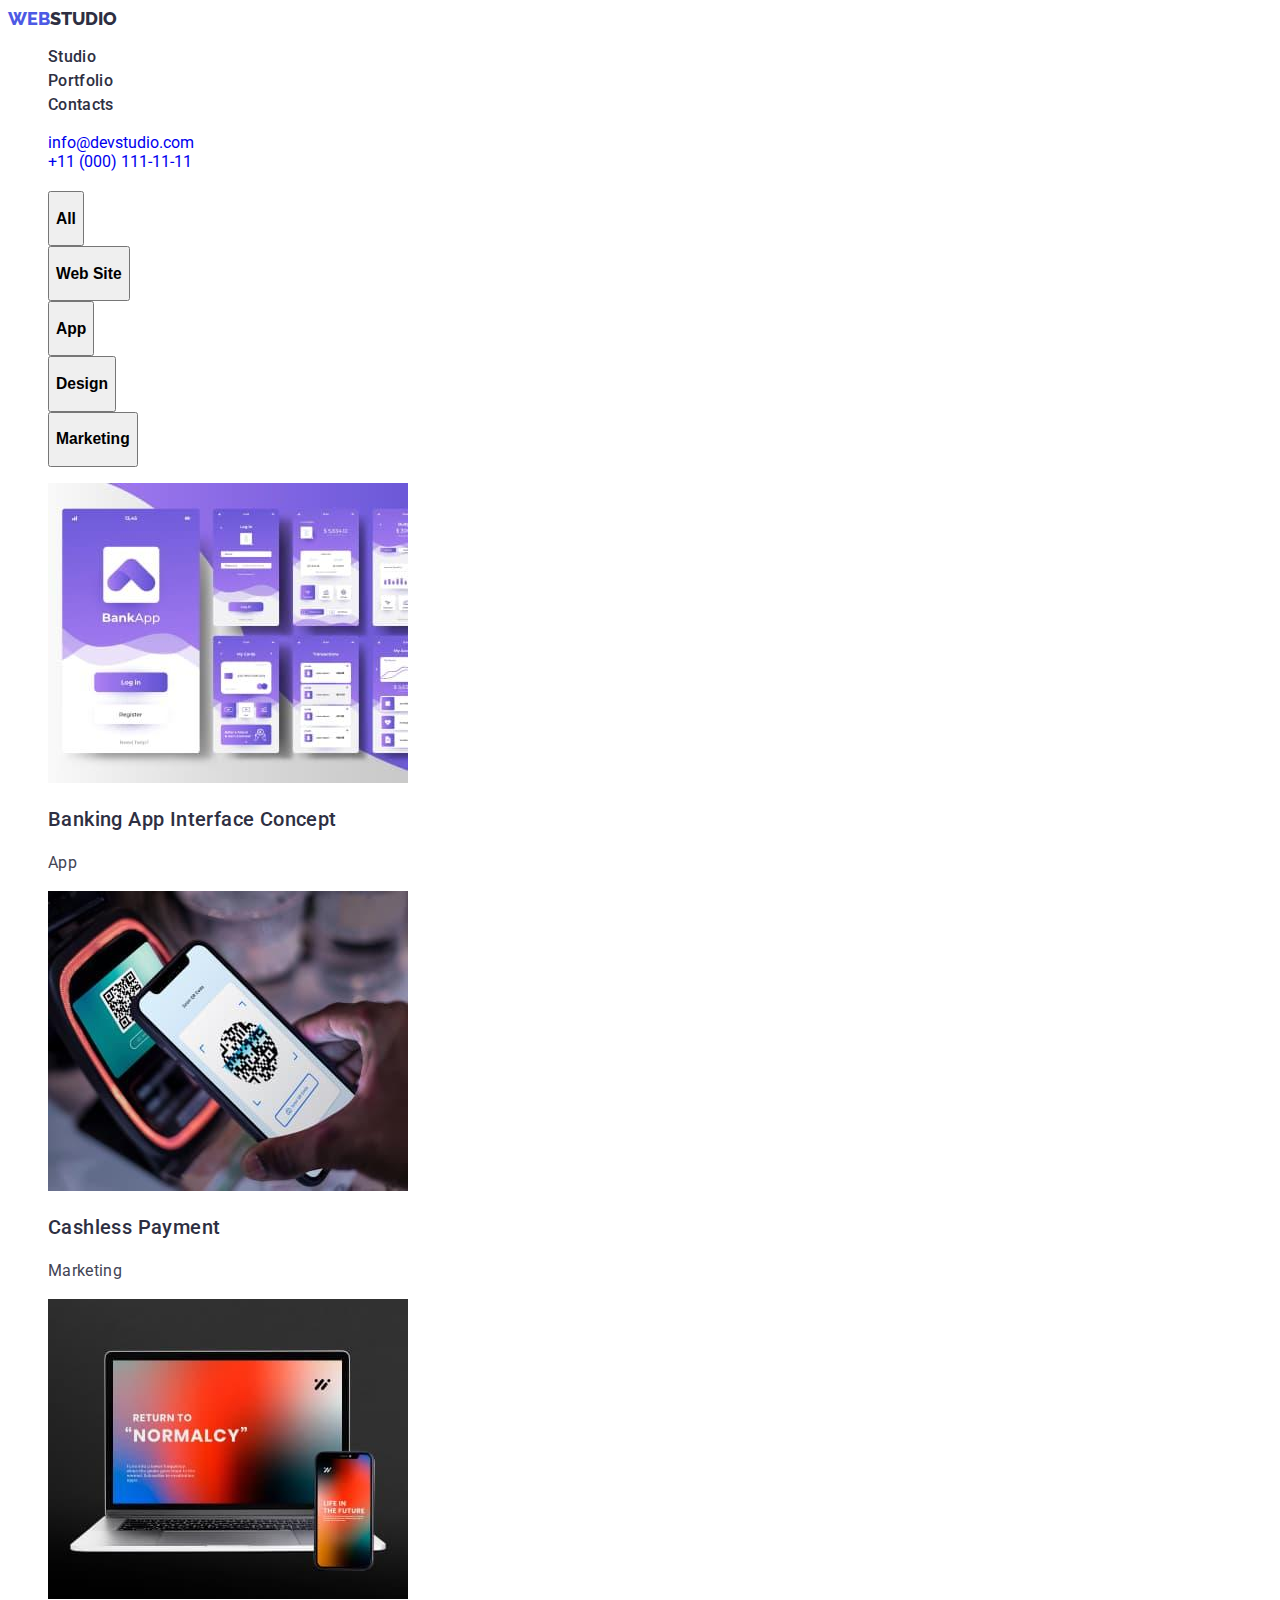
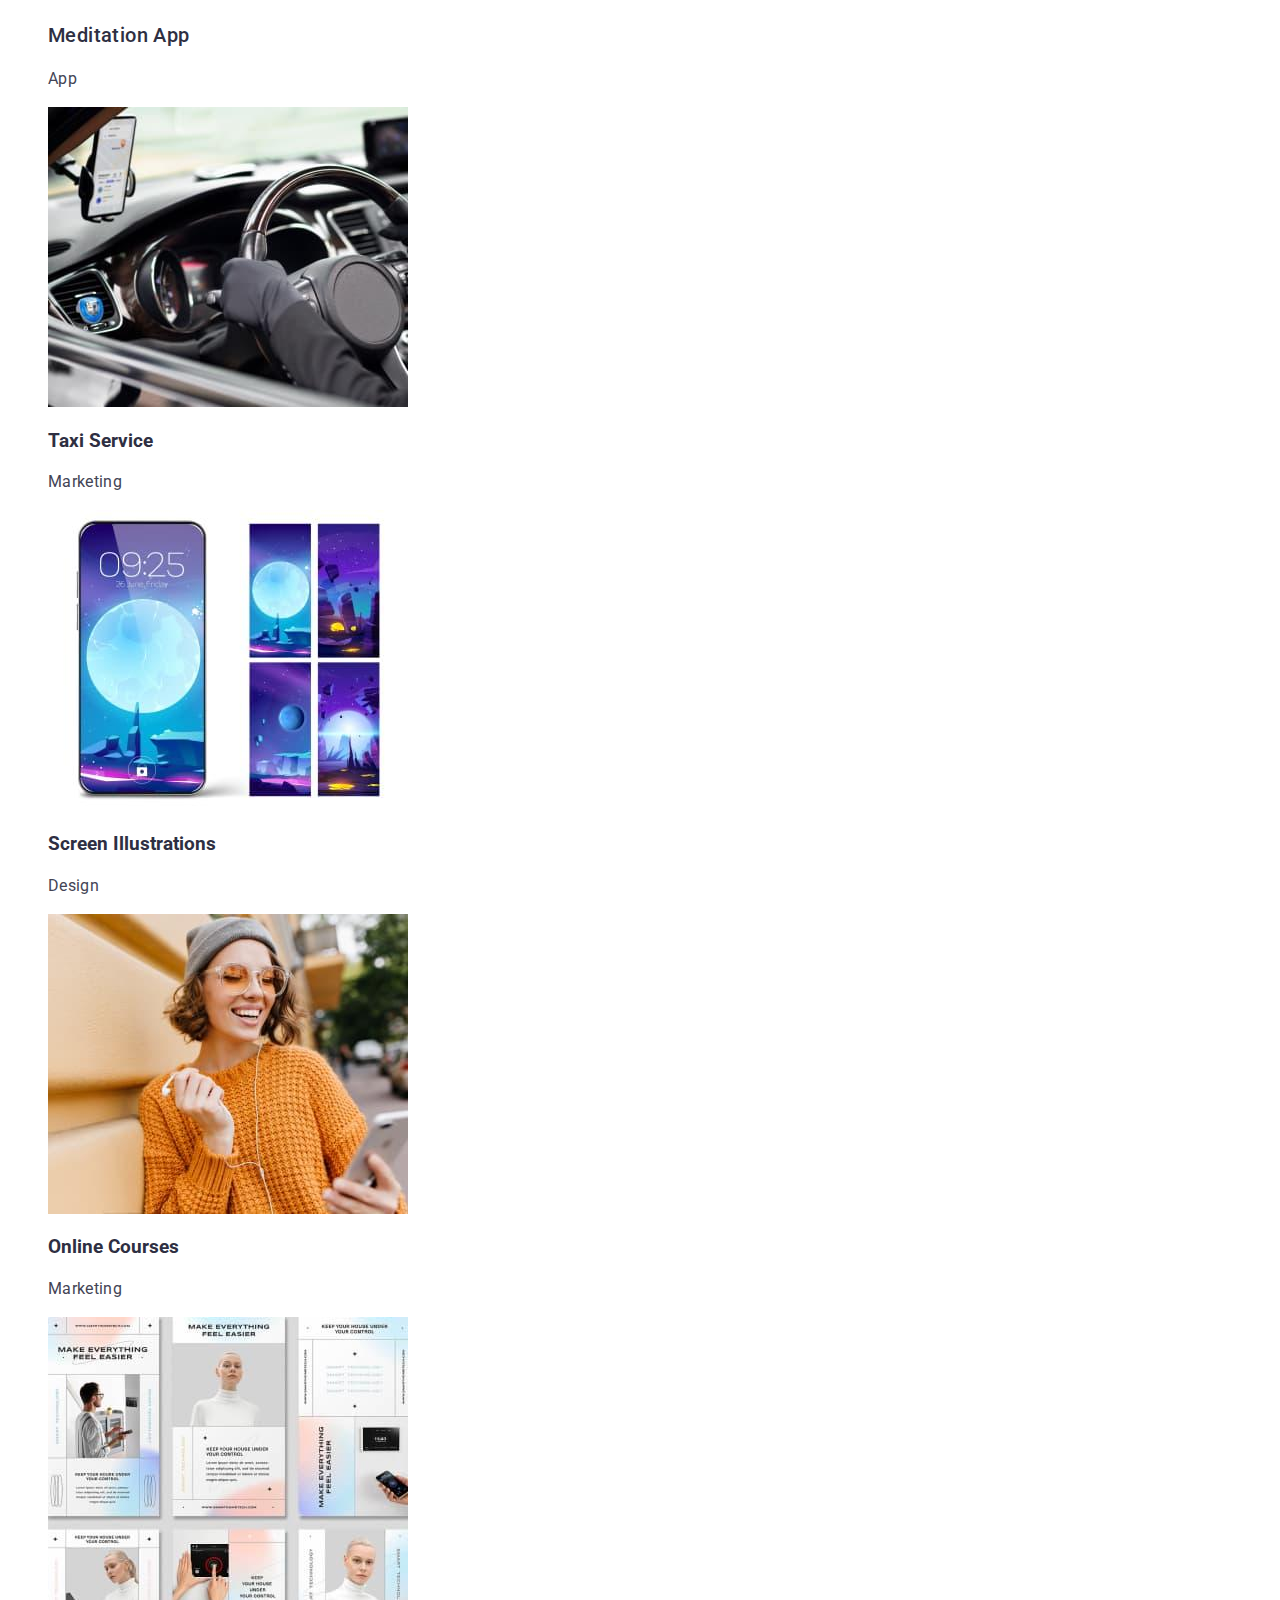
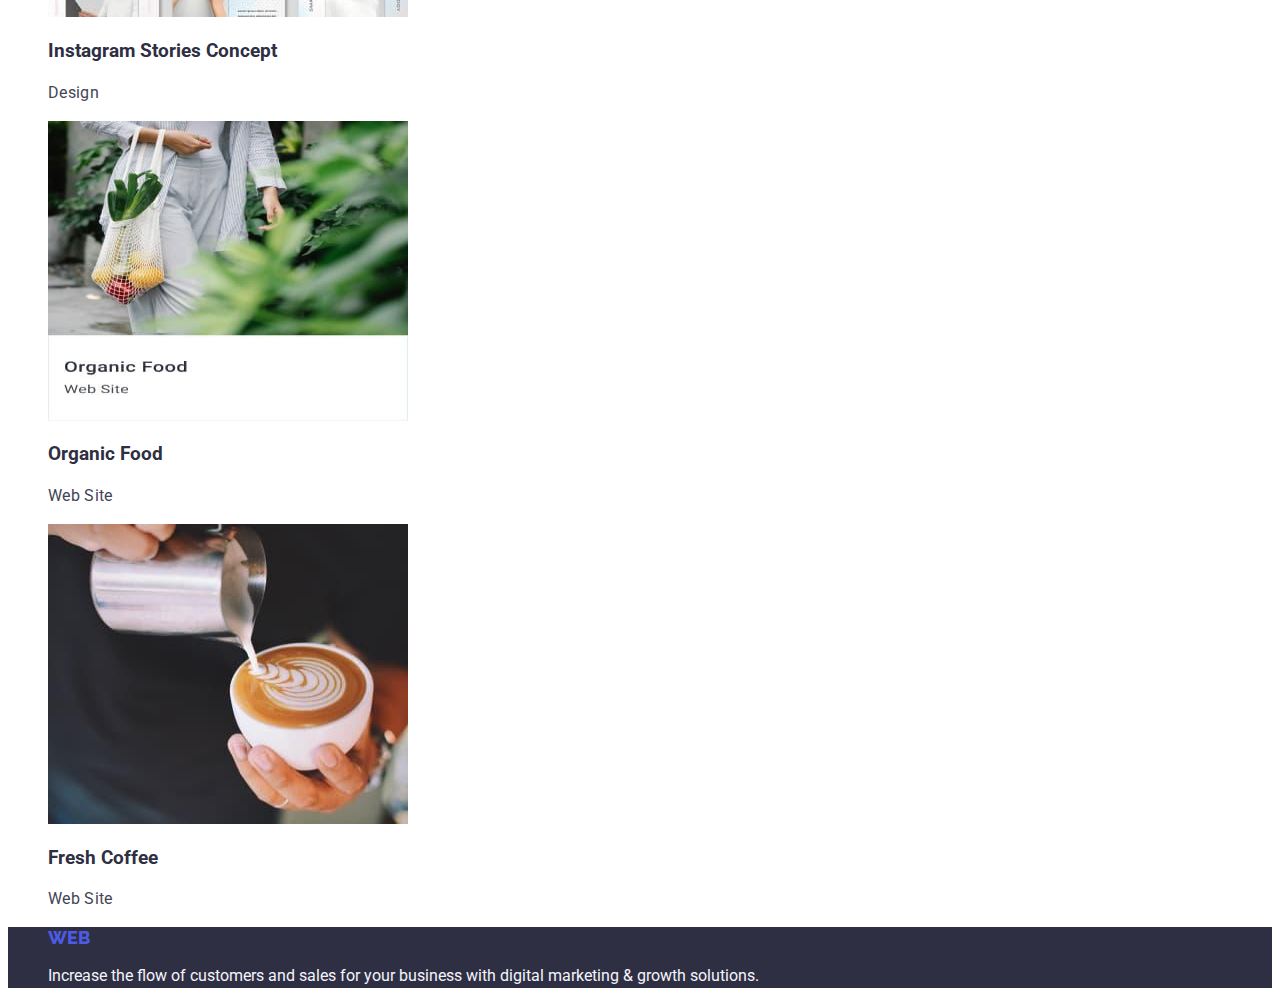
==== portfolio.html @ 5975da32 "First-try" ====
<!DOCTYPE html>
<html lang="en">
  <head>
    <meta charset="UTF-8" />
    <meta http-equiv="X-UA-Compatible" content="IE=edge" />
    <meta name="viewport" content="width=device-width, initial-scale=1.0" />
    <link rel="stylesheet" href="css/style.css" />
    <link rel="preconnect" href="https://fonts.gstatic.com">
    <link rel="preconnect" href="https://fonts.googleapis.com">
<link rel="preconnect" href="https://fonts.gstatic.com" crossorigin>
<link href="https://fonts.googleapis.com/css2?family=Raleway:wght@800&family=Roboto:wght@400;500;700&display=swap" 
rel="stylesheet">
    <title>Document</title>
  </head>
  <body class="body">


    <header class="top-line-header">
      <a class="logo" href="./index.html">WEB<span class="logo-second-word">STUDIO</span></a>

      <nav class="menu-navigation">
        <ul class="navigation-list">
          <li>
            <a class="nav-element" href="">Studio</a>
          </li>
          <li >
            <a class="nav-element" href="">Portfolio</a>
          </li>
          <li >
            <a class="nav-element" href="">Contacts</a>
          </li>
        </ul>
      </nav>

      <adress>
        <ul class="adress-info">
          <li class="mail">
            <a class="mail-a" href="mailto:info@devstudio.com">info@devstudio.com</a>
          </li>
          <li class="tel">
            <a class="tel-a" href="tel:+110001111111">+11 (000) 111-11-11</a>
          </li>
        </ul>
      </adress>
    </header>


    <main>
      <ul class="filter-menu">
      <h2 hidden"Filters"></h2>
        <li >
          <button class="filter-btn-active" type="button">
            <h3>All</h3>          
          </button>
        </li>
        <li >
          <button class="filter-btn-active" type="button">
            <h3 class="filter-btn">Web Site</h3>
          </button>
        </li>
        <li >
          <button class="filter-btn-active" type="button">
            <h3 class="filter-btn">App</h3>
          </button>
        </li>
        <li >
          <button class="filter-btn-active" type="button">
            <h3 class="filter-btn">Design</h3>
          </button>
        </li>
        <li >
          <button class="filter-btn-active" type="button">
            <h3 class="filter-btn">Marketing</h3>
          </button>
        </li>
      </ul>

      <ul class="row-first">
        <li>
            <img 
            src="images\banking-app-interface-concept (1).jpg"
            alt="Banking App Interface Concept"
            width="360"
            height="300"
             />
             <h3 class="row-first-tite" >Banking App Interface Concept</h3>
             <p class="row-first-text">App</p>
        </li>
        <li>
            <img 
            src="images\cashless-payment (1).jpg"
            alt="Cashless Payment"
            width-="360"
            height="300"/> 
            <h3 class="row-first-tite"> Cashless Payment</h3>
             <p class="row-first-text">Marketing</p>
        </li>
        <li>
            <img 
            src="images\meditation-app (1).jpg"
            alt="Meditation App"
            width-="360"
            height="300"/> 
            <h3 class="row-first-tite"> Meditation App</h3>
             <p class="row-first-text">App</p>
        </li>
      </ul>
      <ul class="row-second">
        <li>
            <img 
            src="images\taxi-service (1).jpg" 
            alt="taxi-service" 
            width="360" 
            height="300"
            /> 
            <h3 class="row-second-title">Taxi Service</h3>
            <p class="row-second-text">Marketing</p>
        </li>
        <li>
            <img 
            src="images\screen-illustration (1).jpg" 
            alt="screen-illustration" 
            width="360" 
            height="300"
            /> 
            <h3 class="row-second-title">Screen Illustrations</h3>
            <p class="row-second-text">Design</p>
        </li>
        <li>
            <img 
            src="images\online-courses (1).jpg" 
            alt="online-courses" 
            width="360" 
            height="300"/> 
            <h3 class="row-second-title">Online Courses</h3>
            <p class="row-second-text">Marketing</p>
        </li>

      </ul>
      <ul class="row-third">
        <li>
            <img 
            src="images\instagram-stories-concept (1).jpg" 
            alt="instagram-stories-concept" 
            width="360" 
            height="300"/>
            <h3 class="row-third-title">Instagram Stories Concept</h3>
            <p class="row-third-text">Design</p>            
        </li>
        <li>
            <img 
            src="images\organic-food (1).jpg" 
            alt="organic-food" 
            width="360" 
            height="300"/>
            <h3 class="row-third-title">Organic Food</h3>
            <p class="row-third-text">Web Site</p> 
        </li>
        <li>
            <img 
            src="images\fresh-coffee (1).jpg" 
            alt="fresh-coffee" 
            width="360" 
            height="300"/>
            <h3 class="row-third-title">Fresh Coffee</h3>
            <p class="row-third-text">Web Site</p> 
        </li>

      </ul>
    </main>

    
    <footer class="footer">
      <ul>
        <li>          
            <a class="logo" href="./index.html">WEB<span class="logo-second-word">STUDIO</span></a>
           <p class="footer-logo-text">
            Increase the flow of customers and sales for your business with
            digital marketing & growth solutions.
          </p>
        </a>
        </li>
        <li>
         
        </li>
      </ul>
    </footer>
  </body>
</html>
---- css/style.css ----
ul {
list-style: none;

}
a {
text-decoration: none;    
}
body {
color: #2E2F42;
font-family:'Roboto',sans-serif;
}

button {
    cursor: pointer;
}
.logo {
    width: 44px;
        height: 21px;
    font-family: 'Raleway';
        font-style: normal;
        font-weight: 800;
        font-size: 18px;
        line-height: 21px;
        color: #4D5AE5;
}
.nav-element {
    font-family: 'Roboto';
        font-style: normal;
        font-weight: 500;
        font-size: 16px;
        line-height: 24px;
        letter-spacing: 0.02em;        
            color: #2E2F42;
}
.logo-second-word {
    width: 71px;
        height: 21px;
    font-family: 'Raleway';
        font-style: normal;
        font-weight: 800;
        font-size: 18px;
        line-height: 21px;
        color: #2E2F42;
}
.mail:hover {
    color:#404BBF;
    
}
.tel:hover {
    color:#404BBF;
        
}
.mail-a:focus {
    color:#404BBF;  
}
.tel-a:focus {
    color:#404BBF;  
}


.filter-btn-active:hover  {
   background-color: #404BBF;
}
.filter-btn-active:focus {
    background-color: #404BBF;
}

.row-first-tite {
    font-family: 'Roboto';
        font-style: normal;
        font-weight: 500;
        font-size: 20px;
        line-height: 24px;
        letter-spacing: 0.02em;        
            color: #2E2F42;
}
.row-first-text {
    font-family: 'Roboto';
        font-style: normal;
        font-weight: 400;
        font-size: 16px;
        line-height: 24px;        
        letter-spacing: 0.02em;    
        color: #434455;
}
.row-second-tite{
    font-family: 'Roboto';
        font-style: normal;
        font-weight: 500;
        font-size: 20px;
        line-height: 24px;        
        letter-spacing: 0.02em;    
        color: #2E2F42;
}
.row-second-text{
font-family: 'Roboto';
    font-style: normal;
    font-weight: 400;
    font-size: 16px;
    line-height: 24px;    
    letter-spacing: 0.02em;
    color: #434455;
}
.rowthird-tite{    
        font-family: 'Roboto';
        font-style: normal;
        font-weight: 500;
        font-size: 20px;
        line-height: 24px;        
        letter-spacing: 0.02em;    
        color: #2E2F42;
}
.row-third-text{
    font-family: 'Roboto';
    font-style: normal;
    font-weight: 400;
    font-size: 16px;
    line-height: 24px;    
    letter-spacing: 0.02em;
    color: #434455;
}
.footer-logo-text{
    font-family: 'Roboto';
        font-style: normal;
        font-weight: 400;
        font-size: 16px;
        line-height: 24px;
       er-spacing: 0.02em;    
        color: #F4F4FD;
}
.footer {
    background: #2E2F42;
}
 .hero-image{
        width: 1440px;
        height: 600px; 
        background: #2E2F42;
 }
 .hero-image-title {
    font-family: 'Roboto';
        font-style: normal;
        font-weight: 700;
        font-size: 56px;
        line-height: 60px;    
        text-align: center;
        letter-spacing: 0.02em;    
        color: #FFFFFF;
 }
 .hero-image-button {
        width: 169px;
        height: 56px;          
        background: #4D5AE5;
 }
.hero-image-button-text{
    width: 105px;
        height: 24px;    
        font-family: 'Roboto';
        font-style: normal;
        font-weight: 500;
        font-size: 16px;
        line-height: 24px;        
        display: flex;
        align-items: center;
        letter-spacing: 0.04em;    
        color: #FFFFFF;
}
.first-section-title{
font-family: 'Roboto';
    font-style: normal;
    font-weight: 500;
    font-size: 20px;
    line-height: 24px;
    letter-spacing: 0.02em;
    color: #2E2F42;
}
.first-section-text {
font-family: 'Roboto';
    font-style: normal;
    font-weight: 400;
    font-size: 16px;
    line-height: 24px;
    letter-spacing: 0.02em;
    color: #434455;
}
.second-section-title{
    font-family: 'Roboto';
        font-style: normal;
        font-weight: 700;
        font-size: 36px;
        line-height: 40px;
        text-align: center;
        letter-spacing: 0.02em;
        text-transform: capitalize;
        color: #2E2F42;
}
.third-section-title{
    font-family: 'Roboto';
        font-style: normal;
        font-weight: 700;
        font-size: 36px;
        line-height: 40px;
        text-align: center;
        letter-spacing: 0.02em;
        text-transform: capitalize;
        color: #2E2F42;
}
.third-section-card-title{
font-family: 'Roboto';
    font-style: normal;
    font-weight: 500;
    font-size: 20px;
    line-height: 24px;
    text-align: center;
    letter-spacing: 0.02em;
    color: #2E2F42;
}
.third-section-card-text{
font-family: 'Roboto';
    font-style: normal;
    font-weight: 400;
    font-size: 16px;
    line-height: 24px;
    text-align: center;
    letter-spacing: 0.02em;
    color: #434455;
}
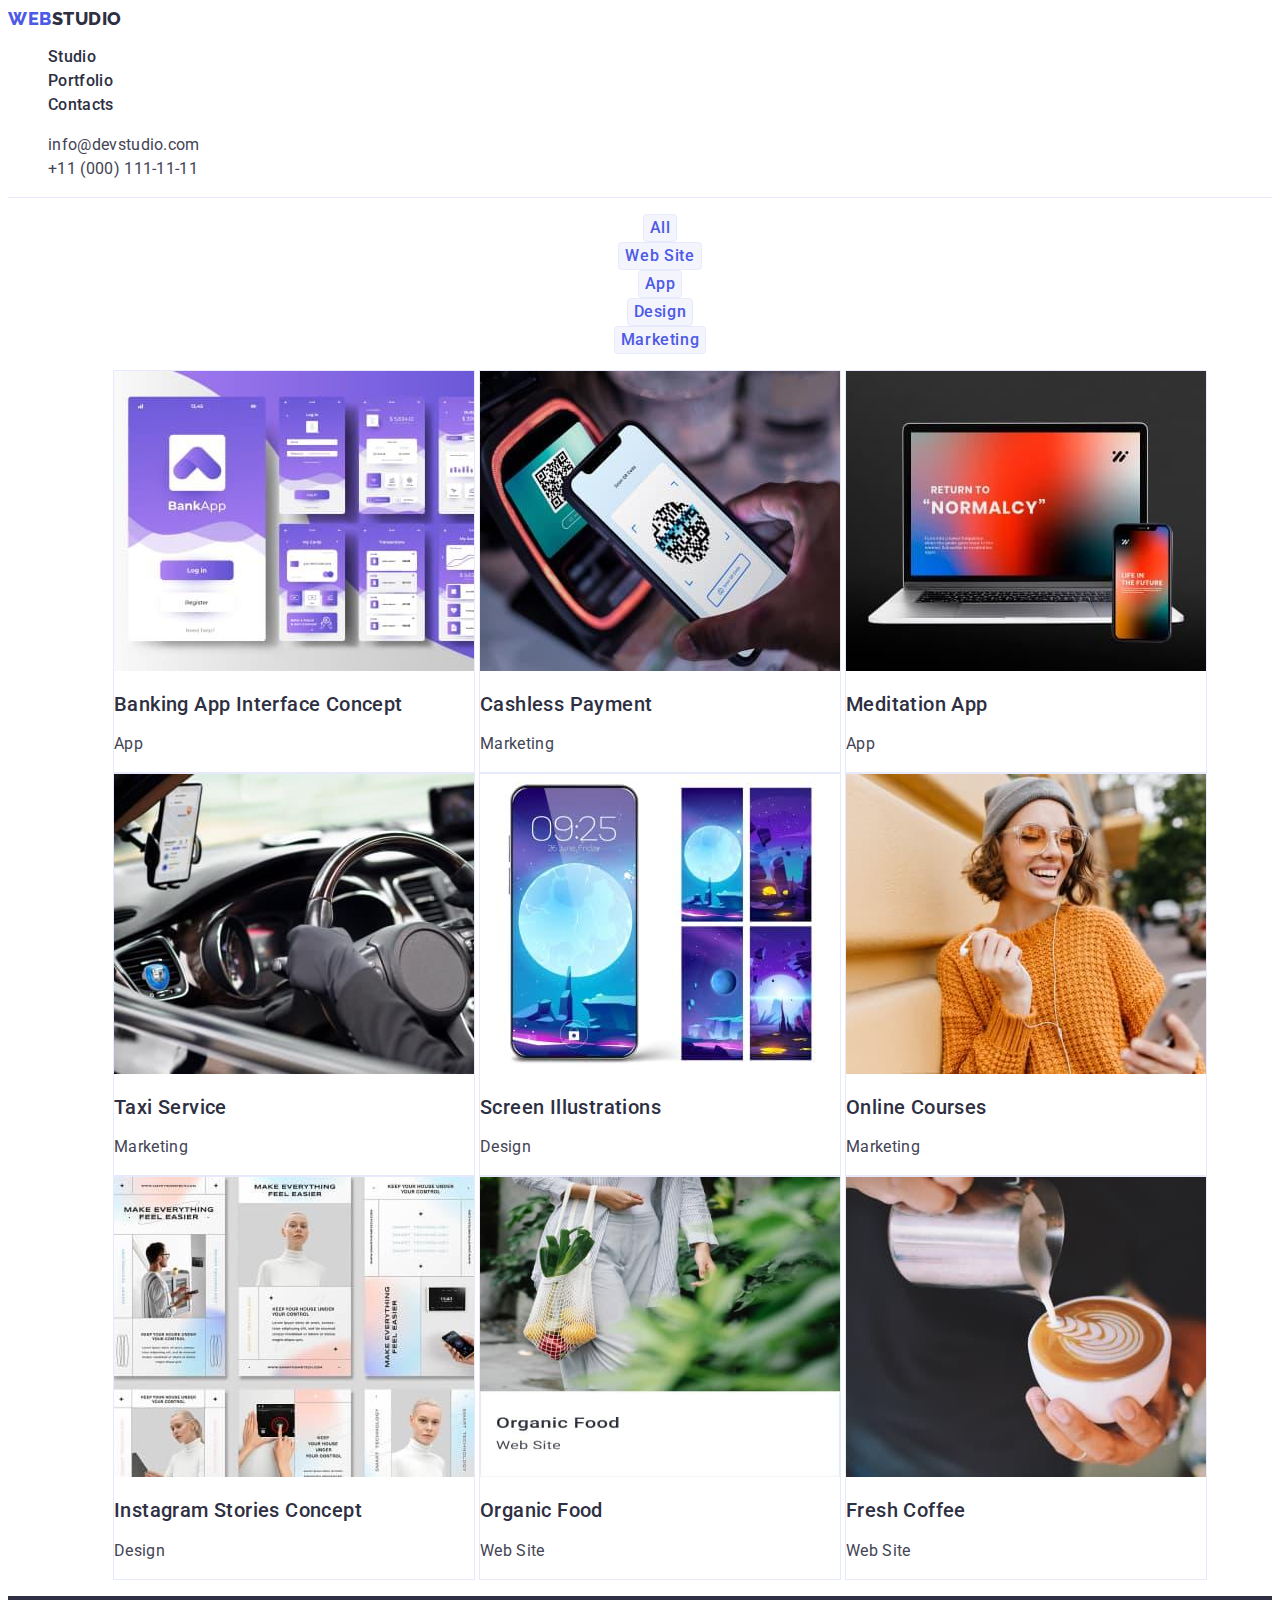
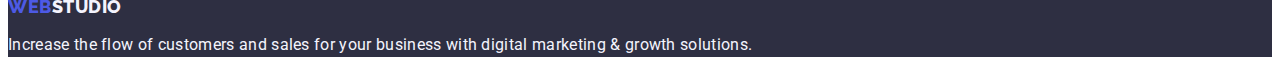
==== commit 65eb78a0: "second-version" ====
--- a/portfolio.html
+++ b/portfolio.html
@@ -4,186 +4,196 @@
     <meta charset="UTF-8" />
     <meta http-equiv="X-UA-Compatible" content="IE=edge" />
     <meta name="viewport" content="width=device-width, initial-scale=1.0" />
-    <link rel="stylesheet" href="css/style.css" />
-    <link rel="preconnect" href="https://fonts.gstatic.com">
-    <link rel="preconnect" href="https://fonts.googleapis.com">
-<link rel="preconnect" href="https://fonts.gstatic.com" crossorigin>
-<link href="https://fonts.googleapis.com/css2?family=Raleway:wght@800&family=Roboto:wght@400;500;700&display=swap" 
-rel="stylesheet">
-    <title>Document</title>
+    <link rel="preconnect" href="https://fonts.googleapis.com" />
+    <link rel="preconnect" href="https://fonts.gstatic.com" crossorigin />
+    <link
+      href="https://fonts.googleapis.com/css2?family=Raleway:wght@800&family=Roboto:wght@400;500;700&display=swap"
+      rel="stylesheet"
+    />
+
+    <link rel="stylesheet" href="./css/style.css" />
+    <title>Portfolio</title>
   </head>
-  <body class="body">
-
-
-    <header class="top-line-header">
-      <a class="logo" href="./index.html">WEB<span class="logo-second-word">STUDIO</span></a>
-
-      <nav class="menu-navigation">
-        <ul class="navigation-list">
+  <body>
+    <header class="header">
+      <nav class="navigation">
+        <a class="navigation-logo-web logo link" href="./index.html">
+          Web<span class="navigation-logo-studio">Studio</span>
+        </a>
+        <ul class="navigation-list list">
           <li>
-            <a class="nav-element" href="">Studio</a>
+            <a class="navigation-item link" href="./index.html">Studio</a>
           </li>
-          <li >
-            <a class="nav-element" href="">Portfolio</a>
+          <!-- current disable -->
+          <li>
+            <a class="navigation-item link" href="./portfolio.html"
+              >Portfolio</a
+            >
           </li>
-          <li >
-            <a class="nav-element" href="">Contacts</a>
+          <li>
+            <a class="navigation-item link" href="">Contacts</a>
           </li>
         </ul>
       </nav>
 
-      <adress>
-        <ul class="adress-info">
-          <li class="mail">
-            <a class="mail-a" href="mailto:info@devstudio.com">info@devstudio.com</a>
+      <address class="contact">
+        <ul class="contact-list list">
+          <li>
+            <a class="contact-item link" href="mailto:info@devstudio.com"
+              >info@devstudio.com</a
+            >
           </li>
-          <li class="tel">
-            <a class="tel-a" href="tel:+110001111111">+11 (000) 111-11-11</a>
+          <li>
+            <a class="contact-item link" href="tel:+110001111111"
+              >+11 (000) 111-11-11</a
+            >
           </li>
         </ul>
-      </adress>
+      </address>
     </header>
 
+    <main>
+      <section class="works">
+        <h1 hidden>Portfilio WebStudio</h1>
+        <ul class="works-filter-list list">
+          <li>
+            <!-- current disable -->
+            <button class="works-filter-button" type="button">All</button>
+          </li>
+          <li>
+            <button class="works-filter-button" type="button">Web Site</button>
+          </li>
+          <li>
+            <button class="works-filter-button" type="button">App</button>
+          </li>
+          <li>
+            <button class="works-filter-button" type="button">Design</button>
+          </li>
+          <li>
+            <button class="works-filter-button" type="button">Marketing</button>
+          </li>
+        </ul>
+        <ul class="works-list list">
+          <li>
+            <a class="link" href="">
+              <img
+                src="images\banking-app-interface-concept (1).jpg"
+                alt="mobile app"
+                width="360"
+                height="300"
+              />
+              <h2 class="works-subtitle">Banking App Interface Concept</h2>
+              <p class="works-text">App</p>
+            </a>
+          </li>
+          <li>
+            <a class="link" href="">
+              <img
+                src="images\cashless-payment (1).jpg"
+                alt="scan qr code"
+                width="360"
+                height="300"
+              />
+              <h2 class="works-subtitle">Cashless Payment</h2>
+              <p class="works-text">Marketing</p>
+            </a>
+          </li>
+          <li>
+            <a class="link" href="">
+              <img
+                src="images\meditation-app (1).jpg"
+                alt="laptop and mobile app"
+                width="360"
+                height="300"
+              />
+              <h2 class="works-subtitle">Meditation App</h2>
+              <p class="works-text">App</p>
+            </a>
+          </li>
+          <li>
+            <a class="link" href="">
+              <img
+                src="images\taxi-service (1).jpg"
+                alt="mobile app for taxi"
+                width="360"
+                height="300"
+              />
+              <h2 class="works-subtitle">Taxi Service</h2>
+              <p class="works-text">Marketing</p>
+            </a>
+          </li>
+          <li>
+            <a class="link" href="">
+              <img
+                src="images/screen-illustration (1).jpg"
+                alt="mobile home design"
+                width="360"
+                height="300"
+              />
+              <h2 class="works-subtitle">Screen Illustrations</h2>
+              <p class="works-text">Design</p>
+            </a>
+          </li>
+          <li>
+            <a class="link" href="">
+              <img
+                src="images\online-courses (1).jpg"
+                alt="woman in glasses"
+                width="360"
+                height="300"
+              />
+              <h2 class="works-subtitle">Online Courses</h2>
+              <p class="works-text">Marketing</p>
+            </a>
+          </li>
+          <li>
+            <a class="link" href="">
+              <img
+                src="images\instagram-stories-concept (1).jpg"
+                alt="site design"
+                width="360"
+                height="300"
+              />
+              <h2 class="works-subtitle">Instagram Stories Concept</h2>
+              <p class="works-text">Design</p>
+            </a>
+          </li>
+          <li>
+            <a class="link" href="">
+              <img
+                src="images\organic-food (1).jpg"
+                alt="buy food"
+                width="360"
+                height="300"
+              />
+              <h2 class="works-subtitle">Organic Food</h2>
+              <p class="works-text">Web Site</p>
+            </a>
+          </li>
+          <li>
+            <a class="link" href="">
+              <img
+                src="images\fresh-coffee (1).jpg"
+                alt="making coffee"
+                width="360"
+                height="300"
+              />
+              <h2 class="works-subtitle">Fresh Coffee</h2>
+              <p class="works-text">Web Site</p>
+            </a>
+          </li>
+        </ul>
+      </section>
+    </main>
+    <footer class="footer">
+      <a class="footer-logo-web logo link" href="./index.html">
+        Web<span class="footer-logo-studio-invert">Studio</span>
+      </a>
 
-    <main>
-      <ul class="filter-menu">
-      <h2 hidden"Filters"></h2>
-        <li >
-          <button class="filter-btn-active" type="button">
-            <h3>All</h3>          
-          </button>
-        </li>
-        <li >
-          <button class="filter-btn-active" type="button">
-            <h3 class="filter-btn">Web Site</h3>
-          </button>
-        </li>
-        <li >
-          <button class="filter-btn-active" type="button">
-            <h3 class="filter-btn">App</h3>
-          </button>
-        </li>
-        <li >
-          <button class="filter-btn-active" type="button">
-            <h3 class="filter-btn">Design</h3>
-          </button>
-        </li>
-        <li >
-          <button class="filter-btn-active" type="button">
-            <h3 class="filter-btn">Marketing</h3>
-          </button>
-        </li>
-      </ul>
-
-      <ul class="row-first">
-        <li>
-            <img 
-            src="images\banking-app-interface-concept (1).jpg"
-            alt="Banking App Interface Concept"
-            width="360"
-            height="300"
-             />
-             <h3 class="row-first-tite" >Banking App Interface Concept</h3>
-             <p class="row-first-text">App</p>
-        </li>
-        <li>
-            <img 
-            src="images\cashless-payment (1).jpg"
-            alt="Cashless Payment"
-            width-="360"
-            height="300"/> 
-            <h3 class="row-first-tite"> Cashless Payment</h3>
-             <p class="row-first-text">Marketing</p>
-        </li>
-        <li>
-            <img 
-            src="images\meditation-app (1).jpg"
-            alt="Meditation App"
-            width-="360"
-            height="300"/> 
-            <h3 class="row-first-tite"> Meditation App</h3>
-             <p class="row-first-text">App</p>
-        </li>
-      </ul>
-      <ul class="row-second">
-        <li>
-            <img 
-            src="images\taxi-service (1).jpg" 
-            alt="taxi-service" 
-            width="360" 
-            height="300"
-            /> 
-            <h3 class="row-second-title">Taxi Service</h3>
-            <p class="row-second-text">Marketing</p>
-        </li>
-        <li>
-            <img 
-            src="images\screen-illustration (1).jpg" 
-            alt="screen-illustration" 
-            width="360" 
-            height="300"
-            /> 
-            <h3 class="row-second-title">Screen Illustrations</h3>
-            <p class="row-second-text">Design</p>
-        </li>
-        <li>
-            <img 
-            src="images\online-courses (1).jpg" 
-            alt="online-courses" 
-            width="360" 
-            height="300"/> 
-            <h3 class="row-second-title">Online Courses</h3>
-            <p class="row-second-text">Marketing</p>
-        </li>
-
-      </ul>
-      <ul class="row-third">
-        <li>
-            <img 
-            src="images\instagram-stories-concept (1).jpg" 
-            alt="instagram-stories-concept" 
-            width="360" 
-            height="300"/>
-            <h3 class="row-third-title">Instagram Stories Concept</h3>
-            <p class="row-third-text">Design</p>            
-        </li>
-        <li>
-            <img 
-            src="images\organic-food (1).jpg" 
-            alt="organic-food" 
-            width="360" 
-            height="300"/>
-            <h3 class="row-third-title">Organic Food</h3>
-            <p class="row-third-text">Web Site</p> 
-        </li>
-        <li>
-            <img 
-            src="images\fresh-coffee (1).jpg" 
-            alt="fresh-coffee" 
-            width="360" 
-            height="300"/>
-            <h3 class="row-third-title">Fresh Coffee</h3>
-            <p class="row-third-text">Web Site</p> 
-        </li>
-
-      </ul>
-    </main>
-
-    
-    <footer class="footer">
-      <ul>
-        <li>          
-            <a class="logo" href="./index.html">WEB<span class="logo-second-word">STUDIO</span></a>
-           <p class="footer-logo-text">
-            Increase the flow of customers and sales for your business with
-            digital marketing & growth solutions.
-          </p>
-        </a>
-        </li>
-        <li>
-         
-        </li>
-      </ul>
+      <p class="footer-text">
+        Increase the flow of customers and sales for your business with digital
+        marketing & growth solutions.
+      </p>
     </footer>
   </body>
 </html>
--- a/css/style.css
+++ b/css/style.css
@@ -1,227 +1,282 @@
-ul {
-list-style: none;
-
-}
-a {
-text-decoration: none;    
-}
+:root {
+    --color-text-main: #2e2f42;
+    --color-text-secondary: #434455;
+    --color-text-hero-title: #ffffff;
+    --color-text-secondary-title: #2e2f42;
+
+    --color-text-logo-web: #4d5ae5;
+    --color-text-navigation-logo-studio: #2e2f42;
+    --color-text-footer: #f4f4fd;
+    --color-text-footer-logo-studio-invert: #f4f4fd;
+    --color-text-hero-button: #ffffff;
+    --color-text-filter-button-current: #ffffff;
+    --color-text-filter-button: #4d5ae5;
+    --color-text-filter-button-hover-focus: #ffffff;
+
+    --color-navigation-hover-focus: #404bbf;
+    --color-navigation-current: #404bbf;
+    --color-contact-hover-focus: #404bbf;
+    --color-filter-button-current: #404bbf;
+    --color-filter-button-hover-focus: #404bbf;
+
+    --color-border-bottom-header: #e7e9fc;
+    --color-border-specialization-item: #e7e9fc;
+    --color-border-filter-button: #e7e9fc;
+    --color-border-work-cards: #e7e9fc;
+
+    --color-background-body: #ffffff;
+
+    --color-background-hero: #2e2f42;
+    --color-background-button-order: #4d5ae5;
+    --color-background-button-order-hover-focus: #404bbf;
+    --color-background-team: #f4f4fd;
+    --color-background-team-item: #ffffff;
+    --color-background-footer: #2e2f42;
+    --color-background-filter-button: #f4f4fd;
+}
+
+.link {
+    text-decoration: none;
+}
+
+.list {
+    list-style: none;
+}
+
 body {
-color: #2E2F42;
-font-family:'Roboto',sans-serif;
-}
-
-button {
+    font-family: "Roboto", sans-serif;
+    font-weight: normal;
+    color: var(--color-text-secondary);
+    background: var(--color-background-body);
+}
+
+/* STUDIO */
+.header {
+    border-bottom: 1px solid var(--color-border-bottom-header);
+}
+
+/* navigation */
+
+.logo {
+    text-transform: uppercase;
+    font-family: "Raleway", sans-serif;
+    font-weight: 800;
+    font-size: 18px;
+    line-height: 1.17;
+    letter-spacing: 0.03em;
+}
+
+.navigation-logo-web,
+.footer-logo-web {
+    color: var(--color-text-logo-web);
+}
+
+.navigation-logo-studio {
+    color: var(--color-text-navigation-logo-studio);
+}
+
+.navigation-item {
+    font-weight: 500;
+    font-size: 16px;
+    line-height: 1.5;
+    letter-spacing: 0.02em;
+    color: var(--color-text-main);
+}
+
+
+.navigation-item:hover,
+.navigation-item:focus {
+    color: var(--color-navigation-hover-focus);
+}
+
+/* contact */
+.contact {
+    font-style: normal;
+}
+
+.contact-item {
+    font-size: 16px;
+    line-height: 1.5;
+    letter-spacing: 0.02em;
+    color: var(--color-text-secondary);
+}
+
+.contact-item:hover,
+.contact-item:focus {
+    color: var(--color-contact-hover-focus);
+}
+
+/* hero */
+
+.hero {
+    background: var(--color-background-hero);
+    text-align: center;
+}
+
+.hero-title {
+    font-weight: 700;
+    font-size: 56px;
+    line-height: 1.07;
+    letter-spacing: 0.02em;
+    color: var(--color-text-hero-title);
+}
+
+.hero-button {
+    font-family: "Roboto", sans-serif;
+    font-weight: 500;
+    font-size: 16px;
+    line-height: 1.5;
+    letter-spacing: 0.04em;
+    color: var(--color-text-hero-button);
+    background: var(--color-background-button-order);
+    box-shadow: 0px 4px 4px rgba(0, 0, 0, 0.15);
+    border-radius: 4px;
     cursor: pointer;
 }
-.logo {
-    width: 44px;
-        height: 21px;
-    font-family: 'Raleway';
-        font-style: normal;
-        font-weight: 800;
-        font-size: 18px;
-        line-height: 21px;
-        color: #4D5AE5;
-}
-.nav-element {
-    font-family: 'Roboto';
-        font-style: normal;
-        font-weight: 500;
-        font-size: 16px;
-        line-height: 24px;
-        letter-spacing: 0.02em;        
-            color: #2E2F42;
-}
-.logo-second-word {
-    width: 71px;
-        height: 21px;
-    font-family: 'Raleway';
-        font-style: normal;
-        font-weight: 800;
-        font-size: 18px;
-        line-height: 21px;
-        color: #2E2F42;
-}
-.mail:hover {
-    color:#404BBF;
-    
-}
-.tel:hover {
-    color:#404BBF;
-        
-}
-.mail-a:focus {
-    color:#404BBF;  
-}
-.tel-a:focus {
-    color:#404BBF;  
-}
-
-
-.filter-btn-active:hover  {
-   background-color: #404BBF;
-}
-.filter-btn-active:focus {
-    background-color: #404BBF;
-}
-
-.row-first-tite {
-    font-family: 'Roboto';
-        font-style: normal;
-        font-weight: 500;
-        font-size: 20px;
-        line-height: 24px;
-        letter-spacing: 0.02em;        
-            color: #2E2F42;
-}
-.row-first-text {
-    font-family: 'Roboto';
-        font-style: normal;
-        font-weight: 400;
-        font-size: 16px;
-        line-height: 24px;        
-        letter-spacing: 0.02em;    
-        color: #434455;
-}
-.row-second-tite{
-    font-family: 'Roboto';
-        font-style: normal;
-        font-weight: 500;
-        font-size: 20px;
-        line-height: 24px;        
-        letter-spacing: 0.02em;    
-        color: #2E2F42;
-}
-.row-second-text{
-font-family: 'Roboto';
-    font-style: normal;
-    font-weight: 400;
-    font-size: 16px;
-    line-height: 24px;    
-    letter-spacing: 0.02em;
-    color: #434455;
-}
-.rowthird-tite{    
-        font-family: 'Roboto';
-        font-style: normal;
-        font-weight: 500;
-        font-size: 20px;
-        line-height: 24px;        
-        letter-spacing: 0.02em;    
-        color: #2E2F42;
-}
-.row-third-text{
-    font-family: 'Roboto';
-    font-style: normal;
-    font-weight: 400;
-    font-size: 16px;
-    line-height: 24px;    
-    letter-spacing: 0.02em;
-    color: #434455;
-}
-.footer-logo-text{
-    font-family: 'Roboto';
-        font-style: normal;
-        font-weight: 400;
-        font-size: 16px;
-        line-height: 24px;
-       er-spacing: 0.02em;    
-        color: #F4F4FD;
-}
+
+.hero-button:hover,
+.hero-button:focus {
+    background: var(--color-background-button-order-hover-focus);
+}
+
+/* features */
+
+.features-subtitle {
+    font-weight: 500;
+    font-size: 20px;
+    line-height: 1.2;
+    letter-spacing: 0.02em;
+    color: var(--color-text-main);
+}
+
+.features-text {
+    font-size: 16px;
+    line-height: 1.5;
+    letter-spacing: 0.02em;
+}
+
+/* secondary-title */
+
+.secondary-title {
+    font-weight: 700;
+    font-size: 36px;
+    line-height: 1.11;
+    letter-spacing: 0.02em;
+    text-transform: capitalize;
+    color: var(--color-text-secondary-title);
+    text-align: center;
+}
+
+/* specialization */
+
+.specialization-list {
+    text-align: center;
+}
+
+.specialization-list li img {
+    border: 1px solid var(--color-border-specialization-item);
+    display: inline-block;
+}
+
+/* team */
+
+.team {
+    background: var(--color-background-team);
+    text-align: center;
+}
+
+.team-item {
+    background: var(--color-background-team-item);
+    display: inline-block;
+    box-shadow: 0px 1px 6px rgba(46, 47, 66, 0.08),
+        0px 1px 1px rgba(46, 47, 66, 0.16), 0px 2px 1px rgba(46, 47, 66, 0.08);
+    border-radius: 0px 0px 4px 4px;
+}
+
+.team-name {
+    font-weight: 500;
+    font-size: 20px;
+    line-height: 1.2;
+    letter-spacing: 0.02em;
+    color: var(--color-text-main);
+}
+
+.team-position {
+    font-size: 16px;
+    line-height: 1.5;
+    letter-spacing: 0.02em;
+}
+
+/* PORTFOLIO */
+
+/* filter-button */
+.works-filter-button {
+    font-family: "Roboto", sans-serif;
+    font-weight: 500;
+    font-size: 16px;
+    line-height: 1.5;
+    letter-spacing: 0.04em;
+    background: var(--color-background-filter-button);
+    border: 1px solid var(--color-border-filter-button);
+    color: var(--color-text-filter-button);
+    border-radius: 4px;
+    cursor: pointer;
+}
+
+/* .current-button {
+  background: var(--color-filter-button-current);
+  color: var(--color-text-filter-button-current);
+  box-shadow: 0px 3px 1px rgba(0, 0, 0, 0.1), 0px 2px 1px rgba(0, 0, 0, 0.08),
+    0px 2px 2px rgba(0, 0, 0, 0.12);
+  border: 1px solid var(--color-filter-button-current);
+} */
+.works-filter-button:hover,
+.works-filter-button:focus {
+    background: var(--color-filter-button-hover-focus);
+    color: var(--color-text-filter-button-hover-focus);
+    border: 1px solid var(--color-filter-button-hover-focus);
+    box-shadow: 0px 3px 1px rgba(0, 0, 0, 0.1), 0px 2px 1px rgba(0, 0, 0, 0.08),
+        0px 2px 2px rgba(0, 0, 0, 0.12);
+}
+
+/* works */
+.works {
+    text-align: center;
+}
+
+.works-list li {
+    border: 1px solid var(--color-border-work-cards);
+    display: inline-block;
+    text-align: left;
+}
+
+.works-subtitle {
+    font-weight: 500;
+    font-size: 20px;
+    line-height: 1.2;
+    letter-spacing: 0.02em;
+    color: var(--color-text-main);
+}
+
+.works-text {
+    font-size: 16px;
+    line-height: 1.5;
+    letter-spacing: 0.02em;
+    color: var(--color-text-secondary);
+}
+
+/* footer */
 .footer {
-    background: #2E2F42;
-}
- .hero-image{
-        width: 1440px;
-        height: 600px; 
-        background: #2E2F42;
- }
- .hero-image-title {
-    font-family: 'Roboto';
-        font-style: normal;
-        font-weight: 700;
-        font-size: 56px;
-        line-height: 60px;    
-        text-align: center;
-        letter-spacing: 0.02em;    
-        color: #FFFFFF;
- }
- .hero-image-button {
-        width: 169px;
-        height: 56px;          
-        background: #4D5AE5;
- }
-.hero-image-button-text{
-    width: 105px;
-        height: 24px;    
-        font-family: 'Roboto';
-        font-style: normal;
-        font-weight: 500;
-        font-size: 16px;
-        line-height: 24px;        
-        display: flex;
-        align-items: center;
-        letter-spacing: 0.04em;    
-        color: #FFFFFF;
-}
-.first-section-title{
-font-family: 'Roboto';
-    font-style: normal;
-    font-weight: 500;
-    font-size: 20px;
-    line-height: 24px;
-    letter-spacing: 0.02em;
-    color: #2E2F42;
-}
-.first-section-text {
-font-family: 'Roboto';
-    font-style: normal;
-    font-weight: 400;
-    font-size: 16px;
-    line-height: 24px;
-    letter-spacing: 0.02em;
-    color: #434455;
-}
-.second-section-title{
-    font-family: 'Roboto';
-        font-style: normal;
-        font-weight: 700;
-        font-size: 36px;
-        line-height: 40px;
-        text-align: center;
-        letter-spacing: 0.02em;
-        text-transform: capitalize;
-        color: #2E2F42;
-}
-.third-section-title{
-    font-family: 'Roboto';
-        font-style: normal;
-        font-weight: 700;
-        font-size: 36px;
-        line-height: 40px;
-        text-align: center;
-        letter-spacing: 0.02em;
-        text-transform: capitalize;
-        color: #2E2F42;
-}
-.third-section-card-title{
-font-family: 'Roboto';
-    font-style: normal;
-    font-weight: 500;
-    font-size: 20px;
-    line-height: 24px;
-    text-align: center;
-    letter-spacing: 0.02em;
-    color: #2E2F42;
-}
-.third-section-card-text{
-font-family: 'Roboto';
-    font-style: normal;
-    font-weight: 400;
-    font-size: 16px;
-    line-height: 24px;
-    text-align: center;
-    letter-spacing: 0.02em;
-    color: #434455;
-}
-   +    background: var(--color-background-footer);
+}
+
+.footer-logo-studio-invert {
+    color: var(--color-text-footer-logo-studio-invert);
+}
+
+.footer-text {
+    font-size: 16px;
+    line-height: 1.5;
+    letter-spacing: 0.02em;
+    color: var(--color-text-footer);
+}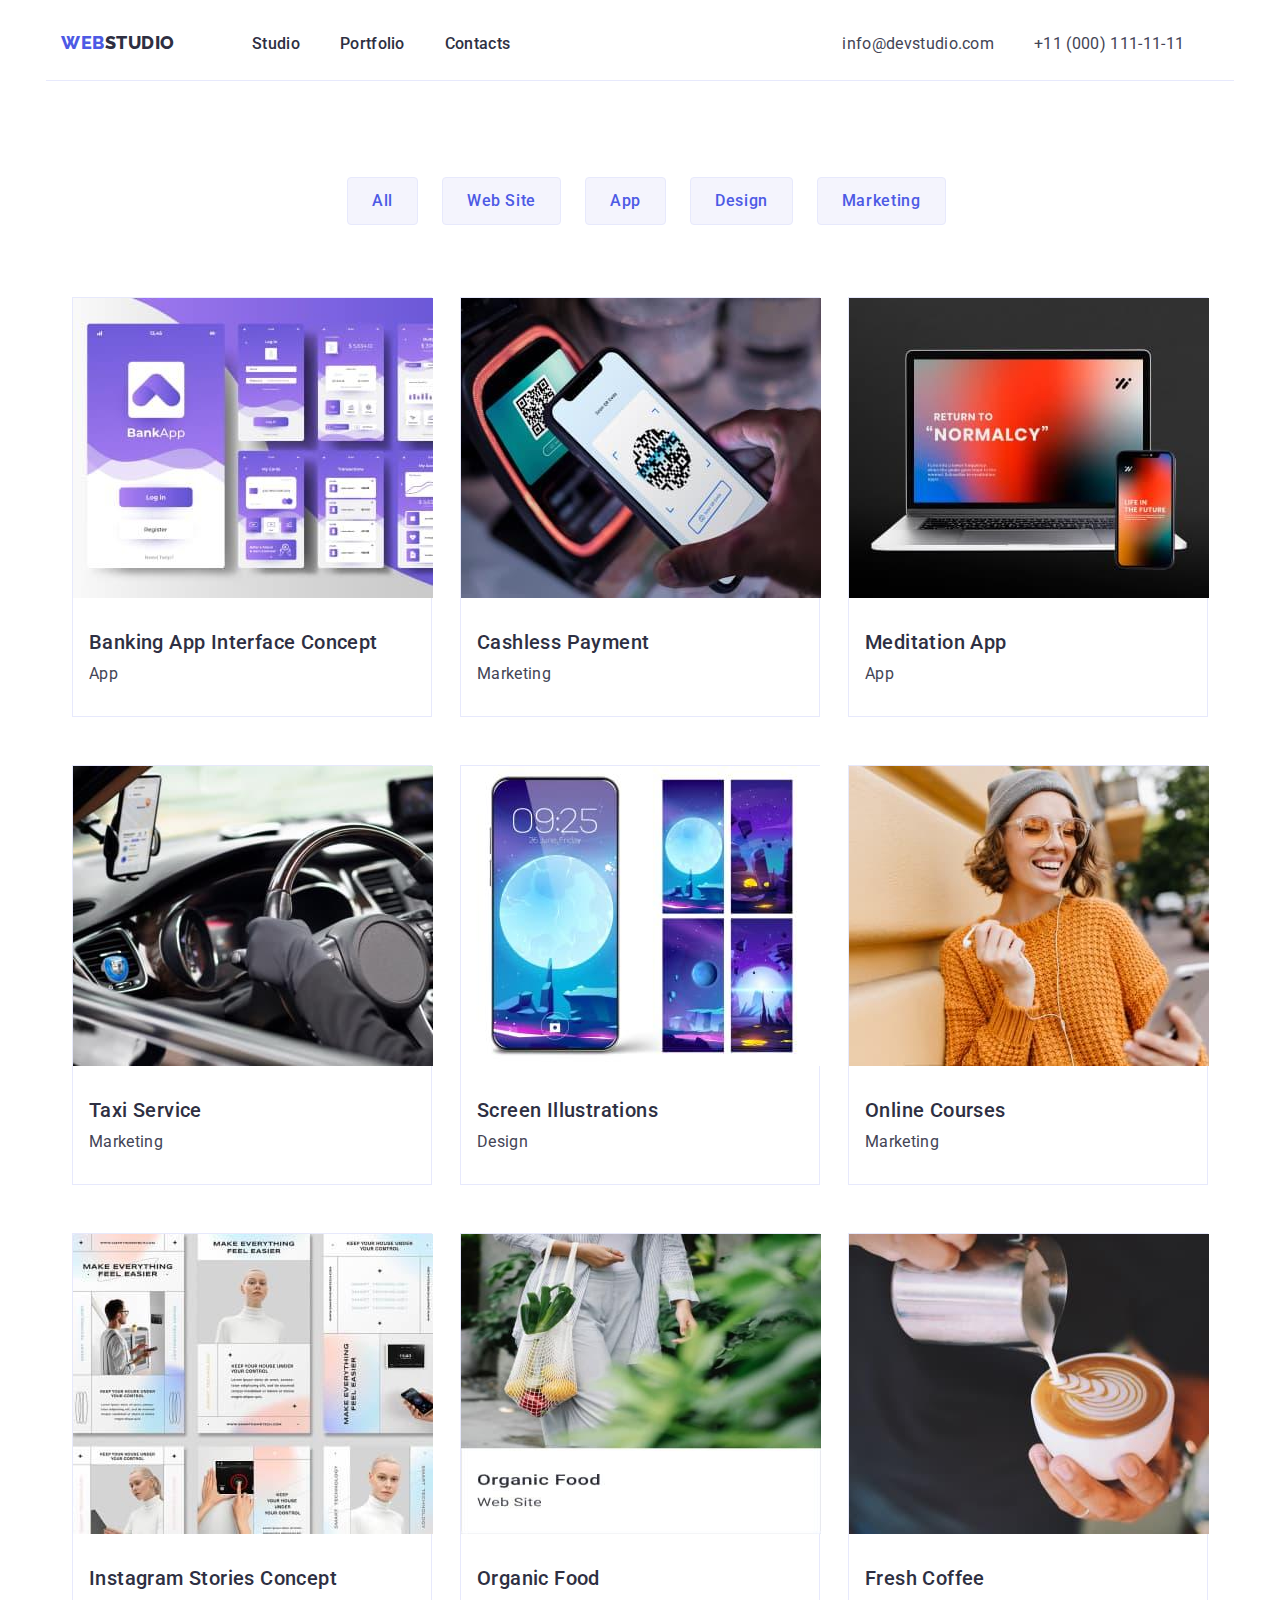
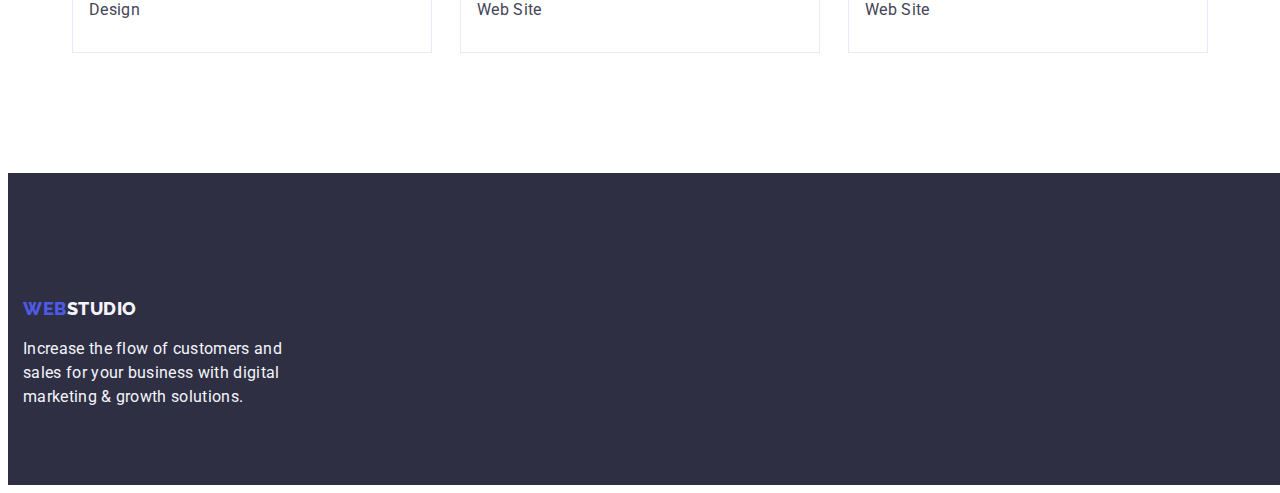
==== commit 37ac2c58: "finaly" ====
--- a/portfolio.html
+++ b/portfolio.html
@@ -15,36 +15,38 @@
     <title>Portfolio</title>
   </head>
   <body>
-    <header class="header">
+    <header class="header container">
       <nav class="navigation">
         <a class="navigation-logo-web logo link" href="./index.html">
           Web<span class="navigation-logo-studio">Studio</span>
         </a>
-        <ul class="navigation-list list">
-          <li>
-            <a class="navigation-item link" href="./index.html">Studio</a>
-          </li>
-          <!-- current disable -->
-          <li>
-            <a class="navigation-item link" href="./portfolio.html"
-              >Portfolio</a
-            >
-          </li>
-          <li>
-            <a class="navigation-item link" href="">Contacts</a>
-          </li>
-        </ul>
+        <div class="navigation-list-content">
+          <ul class="navigation-list list">
+            <li>
+              <a class="navigation-item link" href="./index.html">Studio</a>
+            </li>
+            <!-- current disable -->
+            <li>
+              <a class="navigation-item link" href="./portfolio.html"
+                >Portfolio</a
+              >
+            </li>
+            <li>
+              <a class="navigation-item link" href="">Contacts</a>
+            </li>
+          </ul>
+        </div>
       </nav>
 
       <address class="contact">
         <ul class="contact-list list">
           <li>
-            <a class="contact-item link" href="mailto:info@devstudio.com"
+            <a class="contact-item-mail link" href="mailto:info@devstudio.com"
               >info@devstudio.com</a
             >
           </li>
           <li>
-            <a class="contact-item link" href="tel:+110001111111"
+            <a class="contact-item-phone link" href="tel:+110001111111"
               >+11 (000) 111-11-11</a
             >
           </li>
@@ -53,147 +55,167 @@
     </header>
 
     <main>
-      <section class="works">
+      <section class="works container">
         <h1 hidden>Portfilio WebStudio</h1>
         <ul class="works-filter-list list">
-          <li>
+          <li class="works-button-item">
             <!-- current disable -->
             <button class="works-filter-button" type="button">All</button>
           </li>
-          <li>
+          <li class="works-button-item">
             <button class="works-filter-button" type="button">Web Site</button>
           </li>
-          <li>
+          <li class="works-button-item">
             <button class="works-filter-button" type="button">App</button>
           </li>
-          <li>
+          <li class="works-button-item">
             <button class="works-filter-button" type="button">Design</button>
           </li>
-          <li>
+          <li class="works-button-item">
             <button class="works-filter-button" type="button">Marketing</button>
           </li>
         </ul>
         <ul class="works-list list">
-          <li>
-            <a class="link" href="">
-              <img
-                src="images\banking-app-interface-concept (1).jpg"
+          <li class="work-item-first">
+            <a class="link" href="">
+              <img
+                src="./images/banking-app-interface-concept1.jpg"
                 alt="mobile app"
                 width="360"
                 height="300"
               />
+            </a>
+            <div class="work-div-subtitle-text">
               <h2 class="works-subtitle">Banking App Interface Concept</h2>
               <p class="works-text">App</p>
-            </a>
-          </li>
-          <li>
-            <a class="link" href="">
-              <img
-                src="images\cashless-payment (1).jpg"
+            </div>
+          </li>
+          <li class="work-item-second">
+            <a class="link" href="">
+              <img
+                src="./images/cashless-payment1.jpg"
                 alt="scan qr code"
                 width="360"
                 height="300"
               />
+            </a>
+            <div class="work-div-subtitle-text">
               <h2 class="works-subtitle">Cashless Payment</h2>
               <p class="works-text">Marketing</p>
-            </a>
-          </li>
-          <li>
-            <a class="link" href="">
-              <img
-                src="images\meditation-app (1).jpg"
+            </div>
+          </li>
+          <li class="work-item-third">
+            <a class="link" href="">
+              <img
+                src="./images/meditation-app1.jpg"
                 alt="laptop and mobile app"
                 width="360"
                 height="300"
               />
+            </a>
+            <div class="work-div-subtitle-text">
               <h2 class="works-subtitle">Meditation App</h2>
               <p class="works-text">App</p>
-            </a>
-          </li>
-          <li>
-            <a class="link" href="">
-              <img
-                src="images\taxi-service (1).jpg"
+            </div>
+          </li>
+          <li class="work-item-fourth">
+            <a class="link" href="">
+              <img
+                src="./images/taxi-service1.jpg"
                 alt="mobile app for taxi"
                 width="360"
                 height="300"
               />
+            </a>
+            <div class="work-div-subtitle-text">
               <h2 class="works-subtitle">Taxi Service</h2>
               <p class="works-text">Marketing</p>
-            </a>
-          </li>
-          <li>
-            <a class="link" href="">
-              <img
-                src="images/screen-illustration (1).jpg"
+            </div>
+          </li>
+          <li class="work-item-fifth">
+            <a class="link" href="">
+              <img
+                src="./images/screen-illustration1.jpg"
                 alt="mobile home design"
                 width="360"
                 height="300"
               />
+            </a>
+            <div class="work-div-subtitle-text">
               <h2 class="works-subtitle">Screen Illustrations</h2>
               <p class="works-text">Design</p>
-            </a>
-          </li>
-          <li>
-            <a class="link" href="">
-              <img
-                src="images\online-courses (1).jpg"
+            </div>
+          </li>
+          <li class="work-item-sixth">
+            <a class="link" href="">
+              <img
+                src="./images/online-courses1.jpg"
                 alt="woman in glasses"
                 width="360"
                 height="300"
               />
+            </a>
+            <div class="work-div-subtitle-text">
               <h2 class="works-subtitle">Online Courses</h2>
               <p class="works-text">Marketing</p>
-            </a>
-          </li>
-          <li>
-            <a class="link" href="">
-              <img
-                src="images\instagram-stories-concept (1).jpg"
+            </div>
+          </li>
+          <li class="work-item-seventh">
+            <a class="link" href="">
+              <img
+                src="./images/instagram-stories-concept1.jpg"
                 alt="site design"
                 width="360"
                 height="300"
               />
+            </a>
+            <div class="work-div-subtitle-text">
               <h2 class="works-subtitle">Instagram Stories Concept</h2>
               <p class="works-text">Design</p>
-            </a>
-          </li>
-          <li>
-            <a class="link" href="">
-              <img
-                src="images\organic-food (1).jpg"
+            </div>
+          </li>
+          <li class="work-item-eights">
+            <a class="link" href="">
+              <img
+                src="./images/organic-food1.jpg"
                 alt="buy food"
                 width="360"
                 height="300"
               />
+            </a>
+            <div class="work-div-subtitle-text">
               <h2 class="works-subtitle">Organic Food</h2>
               <p class="works-text">Web Site</p>
-            </a>
-          </li>
-          <li>
-            <a class="link" href="">
-              <img
-                src="images\fresh-coffee (1).jpg"
+            </div>
+          </li>
+          <li class="work-item-nineth">
+            <a class="link" href="">
+              <img
+                src="./images/fresh-coffee1.jpg"
                 alt="making coffee"
                 width="360"
                 height="300"
               />
+            </a>
+            <div class="work-div-subtitle-text">
               <h2 class="works-subtitle">Fresh Coffee</h2>
               <p class="works-text">Web Site</p>
-            </a>
+            </div>
           </li>
         </ul>
       </section>
     </main>
-    <footer class="footer">
-      <a class="footer-logo-web logo link" href="./index.html">
-        Web<span class="footer-logo-studio-invert">Studio</span>
-      </a>
-
-      <p class="footer-text">
-        Increase the flow of customers and sales for your business with digital
-        marketing & growth solutions.
-      </p>
+    <footer class="footer container">
+      <div class="footer-box-logo-text">
+        <a class="footer-logo-web logo link" href="./index.html">
+          Web<span class="footer-logo-studio-invert">Studio</span>
+        </a>
+
+        <p class="footer-text">
+          Increase the flow of customers and sales for your business with
+          digital marketing & growth solutions.
+        </p>
+      </div>
     </footer>
   </body>
 </html>
--- a/css/style.css
+++ b/css/style.css
@@ -25,18 +25,25 @@
     --color-border-work-cards: #e7e9fc;
 
     --color-background-body: #ffffff;
+    --color-team-item: #ffffff;
+    --color-contact-item-mail: ##434455;
 
     --color-background-hero: #2e2f42;
+    --color-team-title: #2e2f42;
+    --color-feature-text: #434455;
     --color-background-button-order: #4d5ae5;
     --color-background-button-order-hover-focus: #404bbf;
     --color-background-team: #f4f4fd;
     --color-background-team-item: #ffffff;
     --color-background-footer: #2e2f42;
     --color-background-filter-button: #f4f4fd;
+
+    --color-background-portfolio-items: #ffffff;
+    --color-backdround-portfolio-border: #E7E9FC;
 }
 
 .link {
-    text-decoration: none;
+    text-decoration: none;    
 }
 
 .list {
@@ -49,30 +56,92 @@
     color: var(--color-text-secondary);
     background: var(--color-background-body);
 }
+img {
+    display: block;
+}
+
+h1,
+h2,
+h3,
+h4 {
+    margin-top: 0;
+    margin-bottom: 0;
+}
+
+ul,
+ol {
+    margin-top: 0;
+    margin-bottom: 0;
+    padding-left: 0;
+}
+.container {
+    width:1158px;
+    margin-left:auto;
+    margin-right:auto;
+    padding-left: 15px;  
+    padding-right: 15px;
+}
 
 /* STUDIO */
 .header {
+    display:flex;
     border-bottom: 1px solid var(--color-border-bottom-header);
-}
+    
+        width: 1158px;
+        height: 72px;
+        left: 0px;
+        top: 0px;
+}
+
+.navigation {
+    display: flex;
+    margin-left: 0px;
+}
+
+
 
 /* navigation */
 
 .logo {
+    display: block;
+    width: 115px;
+    height: 24px;
+    margin-top: 24px;
+    margin-right: 76px;
+    margin-left: 0px;
     text-transform: uppercase;
     font-family: "Raleway", sans-serif;
     font-weight: 800;
     font-size: 18px;
     line-height: 1.17;
     letter-spacing: 0.03em;
+    
 }
 
 .navigation-logo-web,
 .footer-logo-web {
     color: var(--color-text-logo-web);
+    
 }
 
 .navigation-logo-studio {
     color: var(--color-text-navigation-logo-studio);
+    
+}
+
+
+.navigation-list {
+    display: flex;  
+    flex-direction: row;
+    align-items: flex-start;
+    padding: 0px;
+    gap: 40px;        
+}
+
+.navigation-list-content {
+    display:block;
+    margin-top: 24px;
+    margin-right: 332px;
 }
 
 .navigation-item {
@@ -90,38 +159,96 @@
 }
 
 /* contact */
-.contact {
+.contact {    
     font-style: normal;
 }
-
-.contact-item {
+.contact-list {
+    display: flex;     
+}
+
+.contact-item-mail,
+.contact-item-phone {
     font-size: 16px;
     line-height: 1.5;
     letter-spacing: 0.02em;
     color: var(--color-text-secondary);
 }
 
-.contact-item:hover,
-.contact-item:focus {
+.contact-item-mail:hover,
+.contact-item-mail:focus {
     color: var(--color-contact-hover-focus);
 }
+.contact-item-phone:hover,
+.contact-item-phone:focus {
+    color: var(--color-contact-hover-focus);
+}
+
+ .contact-item-phone {
+    display: block;   
+       margin-top: 24px;       
+       margin-right: 0px;
+        width: 151px;
+        height: 24px;
+    
+        font-family: 'Roboto';
+        font-style: normal;
+        font-weight: 400;
+        font-size: 16px;
+        line-height: 24px;        
+        letter-spacing: 0.02em;    
+        color: var(--color-text-secondary);        
+ }
+
+ .contact-item-mail{
+    display: block;
+    margin-top: 24px;    
+    margin-right: 40px;    
+    
+        font-family: 'Roboto';
+        font-style: normal;
+        font-weight: 400;
+        font-size: 16px;
+        line-height: 24px;        
+        letter-spacing: 0.02em;
+    
+        color: var(--color-contact-item-mail);
+ }
 
 /* hero */
 
 .hero {
     background: var(--color-background-hero);
     text-align: center;
+    width: 1440px;
+    height: 600px;
 }
 
 .hero-title {
+        width: 496px;
+        height: 120px;
+    
+    font-family:  "Roboto", sans-serif;
+    font-style: normal;
+    
     font-weight: 700;
     font-size: 56px;
-    line-height: 1.07;
+    line-height: 60px;
+    text-align: center;
     letter-spacing: 0.02em;
     color: var(--color-text-hero-title);
 }
+.align-hero-title-button {
+padding: 188px 472px 292px;
+}
 
 .hero-button {
+    display: flex;
+    flex-direction: row;
+    align-items: flex-start;    
+    margin-top: 48px;
+    margin-right:auto;
+    margin-left:auto;
+    padding: 16px 32px;
     font-family: "Roboto", sans-serif;
     font-weight: 500;
     font-size: 16px;
@@ -132,27 +259,72 @@
     box-shadow: 0px 4px 4px rgba(0, 0, 0, 0.15);
     border-radius: 4px;
     cursor: pointer;
-}
-
-.hero-button:hover,
+    gap: 10px;
+}
+
+.hero-button:hover, 
 .hero-button:focus {
-    background: var(--color-background-button-order-hover-focus);
-}
+    background: var(--color-background-button-order-hover-focus) ;
+}
+
 
 /* features */
-
-.features-subtitle {
-    font-weight: 500;
-    font-size: 20px;
-    line-height: 1.2;
-    letter-spacing: 0.02em;
-    color: var(--color-text-main);
+.features {
+    width: 1158px;
+    height: 344px;  
+}
+
+.align-features {
+    padding-top: 120px;
+    padding-bottom: 120px;
+     
+}
+
+.features-list {
+    display: flex;    
+    width: 1128px;
+    height: 104px;
+    margin-left: auto;
+    margin-right: auto; 
+    gap: 24px;
+      
+}
+
+.features-item {
+    display: flex;
+    flex-direction:column;
+    width: 264px;
+    height: 104px;
+    padding: 0px;
+    align-items: flex-start;
+    gap: 8px;
+}
+
+.features-subtitle {    
+        width: 264px;
+        height: 24px;  
+        font-family: 'Roboto';
+        font-style: normal;
+        font-weight: 500;
+        font-size: 20px;
+        line-height: 24px;       
+        letter-spacing: 0.02em;    
+        color: var(--color-text-main);
 }
 
 .features-text {
-    font-size: 16px;
-    line-height: 1.5;
-    letter-spacing: 0.02em;
+        width: 264px;
+        height: 72px;
+        font-family: 'Roboto';
+        font-style: normal;
+        font-weight: 400;
+        font-size: 16px;
+        line-height: 24px;        
+        letter-spacing: 0.02em;    
+        color: var(--color-feature-text);    
+        flex: none;
+        order: 1;
+        flex-grow: 0;
 }
 
 /* secondary-title */
@@ -168,44 +340,136 @@
 }
 
 /* specialization */
+.specialization {
+    width: 1158px;
+    height: 532px;
+}
+.specialization-title {
+
+    display: block;
+    width: 323px;
+    height: 40px;
+    margin-left: auto;
+    margin-right: auto;
+
+    font-family: 'Roboto';
+        font-style: normal;
+        font-weight: 700;
+        font-size: 36px;
+        line-height: 40px;       
+        text-align: center;
+        letter-spacing: 0.02em;
+        white-space: nowrap;
+}
 
 .specialization-list {
-    text-align: center;
+    display: flex;
+    margin-top: 72px;
+    gap: 24px;
 }
 
 .specialization-list li img {
-    border: 1px solid var(--color-border-specialization-item);
-    display: inline-block;
-}
+    display: block;
+    border: 1px  var(--color-border-specialization-item);
+    
+     
+}
+
 
 /* team */
 
-.team {
-    background: var(--color-background-team);
-    text-align: center;
-}
-
-.team-item {
-    background: var(--color-background-team-item);
-    display: inline-block;
-    box-shadow: 0px 1px 6px rgba(46, 47, 66, 0.08),
-        0px 1px 1px rgba(46, 47, 66, 0.16), 0px 2px 1px rgba(46, 47, 66, 0.08);
-    border-radius: 0px 0px 4px 4px;
+.team { 
+        width: 1440px;
+        height: 732px;
+        background-color: var(--color-background-team);       
+}
+
+.team-title {
+    display: block;  
+        width: 162px;
+        height: 40px;        
+        font-family: 'Roboto';
+        font-style: normal;
+        font-weight: 700;
+        font-size: 36px;
+        line-height: 40px;        
+        text-align: center;
+        letter-spacing: 0.02em;
+        padding-top: 120px;
+        margin-right: auto;
+        margin-left: auto;
+        color: var(--color-team-title);
+        white-space: nowrap;
+}
+
+
+.team-list {
+    display: flex;
+    flex-direction: row;    
+    width: 1128px;
+    height: 380px;
+    padding-top: 112px;
+    margin-right:auto;
+    margin-left:auto;
+    gap: 24px;
+}
+
+.team-item {   
+        display: flex;
+            flex-direction: column;            
+            align-items: center;
+            margin-bottom: 120px;            
+            width: 264px;
+            height: 380px;                 
+            background: var(--color-team-item);
+            box-shadow: 0px 1px 6px rgba(46, 47, 66, 0.08), 0px 1px 1px rgba(46, 47, 66, 0.16), 0px 2px 1px rgba(46, 47, 66, 0.08);
+            border-radius: 0px 0px 4px 4px;
+}
+.team-img {
+        width: 264px;
+        height: 260px;
+        
+}
+
+.team-item div {
+   padding: 32px 16px 32px 16px; 
 }
 
 .team-name {
-    font-weight: 500;
-    font-size: 20px;
-    line-height: 1.2;
-    letter-spacing: 0.02em;
-    color: var(--color-text-main);
+    width: 134px;
+        height: 24px;
+    
+        font-family: 'Roboto';
+        font-style: normal;
+        font-weight: 500;
+        font-size: 20px;
+        line-height: 24px;
+        
+        text-align: center;
+        letter-spacing: 0.02em;
+        white-space: nowrap;
+    
+        color: #2E2F42;
 }
 
 .team-position {
-    font-size: 16px;
-    line-height: 1.5;
-    letter-spacing: 0.02em;
-}
+    width: 128px;
+        height: 24px;
+    
+        font-family: 'Roboto';
+        font-style: normal;
+        font-weight: 400;
+        font-size: 16px;
+        line-height: 24px;
+      
+        text-align: center;
+        letter-spacing: 0.02em;
+    
+        color: #434455;
+      
+    white-space: nowrap;
+}
+
 
 /* PORTFOLIO */
 
@@ -223,13 +487,31 @@
     cursor: pointer;
 }
 
-/* .current-button {
-  background: var(--color-filter-button-current);
-  color: var(--color-text-filter-button-current);
-  box-shadow: 0px 3px 1px rgba(0, 0, 0, 0.1), 0px 2px 1px rgba(0, 0, 0, 0.08),
-    0px 2px 2px rgba(0, 0, 0, 0.12);
-  border: 1px solid var(--color-filter-button-current);
-} */
+.works-filter-list {
+    display: flex;
+    align-items: flex-start;
+    flex-direction: row;    
+    padding-top: 96px;
+    padding-bottom: 72px;
+    margin-right: auto;    
+    margin-left: auto;
+    gap: 24px;
+    width: 586px;
+    height: 48px;
+    }
+
+    
+
+    .works-filter-button {                
+            display: flex;
+            flex-direction: row;
+            align-items: center;
+            padding: 12px 24px;   
+            height: 48px;
+            white-space: nowrap;            
+    }
+    
+
 .works-filter-button:hover,
 .works-filter-button:focus {
     background: var(--color-filter-button-hover-focus);
@@ -242,32 +524,160 @@
 /* works */
 .works {
     text-align: center;
-}
-
-.works-list li {
+    gap: 24px;
+    
+}
+
+.works-list > li{
     border: 1px solid var(--color-border-work-cards);
     display: inline-block;
-    text-align: left;
-}
-
-.works-subtitle {
+    text-align: left; 
+    gap: 44px;   
+}
+
+
+
+.works-subtitle { 
+    font-family: 'Roboto';
+    font-style: normal;
     font-weight: 500;
     font-size: 20px;
     line-height: 1.2;
     letter-spacing: 0.02em;
-    color: var(--color-text-main);
+    color: var(--color-text-main);   
 }
 
 .works-text {
+    font-family: 'Roboto';
+    font-style: normal;
     font-size: 16px;
+    font-weight: 400;
     line-height: 1.5;
     letter-spacing: 0.02em;
     color: var(--color-text-secondary);
-}
+    margin: 0px;    
+    }
+
+.work-div-subtitle-text {
+    
+            display: flex;
+            flex-direction: column;
+            justify-content: center;
+            align-items: flex-start;
+            padding: 32px 16px;
+            gap: 8px;
+            width: 360px;
+            height: 56px;
+        }
+
+.work-item-first{
+    box-sizing: border-box;        
+        width: 360px;
+        height: 420px;
+        margin-bottom: 48px;      
+        background: var(--color-background-portfolio-items);        
+        border: 1px solid var(--color-backdround-portfolio-border);
+}
+.work-item-second {
+    box-sizing: border-box;
+    width: 360px;
+    height: 420px;
+    margin-right: 24px;
+    margin-left: 24px;    
+    background: var(--color-background-portfolio-items);
+    border: 1px solid var(--color-backdround-portfolio-border);
+}
+.work-item-third{
+    box-sizing: border-box;
+    width: 360px;
+    height: 420px;
+    
+    background: var(--color-background-portfolio-items);
+    border: 1px solid var(--color-backdround-portfolio-border);
+}
+
+.work-item-fourth {
+    box-sizing: border-box;
+    width: 360px;
+    height: 420px;
+    margin-bottom: 48px;
+    background: var(--color-background-portfolio-items);
+    border: 1px solid var(--color-backdround-portfolio-border);
+}
+
+.work-item-fifth {
+    box-sizing: border-box;
+    width: 360px;
+    height: 420px;
+    margin-right: 24px;
+    margin-left: 24px;
+    background: var(--color-background-portfolio-items);
+    border: 1px solid var(--color-backdround-portfolio-border);
+}
+
+.work-item-sixth {
+    box-sizing: border-box;
+    width: 360px;
+    height: 420px;
+
+    background: var(--color-background-portfolio-items);
+    border: 1px solid var(--color-backdround-portfolio-border);
+}
+.work-item-seventh {
+    box-sizing: border-box;
+    width: 360px;
+    height: 420px;
+    margin-bottom: 120px;
+    background: var(--color-background-portfolio-items);
+    border: 1px solid var(--color-backdround-portfolio-border);
+}
+
+.work-item-eights {
+    box-sizing: border-box;
+    width: 360px;
+    height: 420px;
+    margin-right: 24px;
+    margin-left: 24px;
+    background: var(--color-background-portfolio-items);
+    border: 1px solid var(--color-backdround-portfolio-border);
+}
+
+.work-item-nineth {
+    box-sizing: border-box;
+    width: 360px;
+    height: 420px;
+
+    background: var(--color-background-portfolio-items);
+    border: 1px solid var(--color-backdround-portfolio-border);
+}
+
+
+
 
 /* footer */
 .footer {
+    
+        width: 1440px;
+        height: 312px;
+        
     background: var(--color-background-footer);
+
+}
+.footer-box-logo-text{   
+        width: 264px;
+        height: 112px;
+        padding: 100px 1020px 100px 0px;
+}
+
+.footer-logo-web {
+    display: flex;
+        flex-direction: row;
+        align-items: center;
+        padding: 0px;
+    
+        width: 115px;
+        height: 24px;
+       
 }
 
 .footer-logo-studio-invert {
@@ -275,8 +685,16 @@
 }
 
 .footer-text {
+    display: flex;
+    width: 264px;
+    height: 72px;
+    font-family: 'Roboto';
+    font-style: normal;
+    font-weight: 400;
     font-size: 16px;
+    flex-direction: row;
     line-height: 1.5;
     letter-spacing: 0.02em;
     color: var(--color-text-footer);
+    /*white-space: nowrap;*/
 }